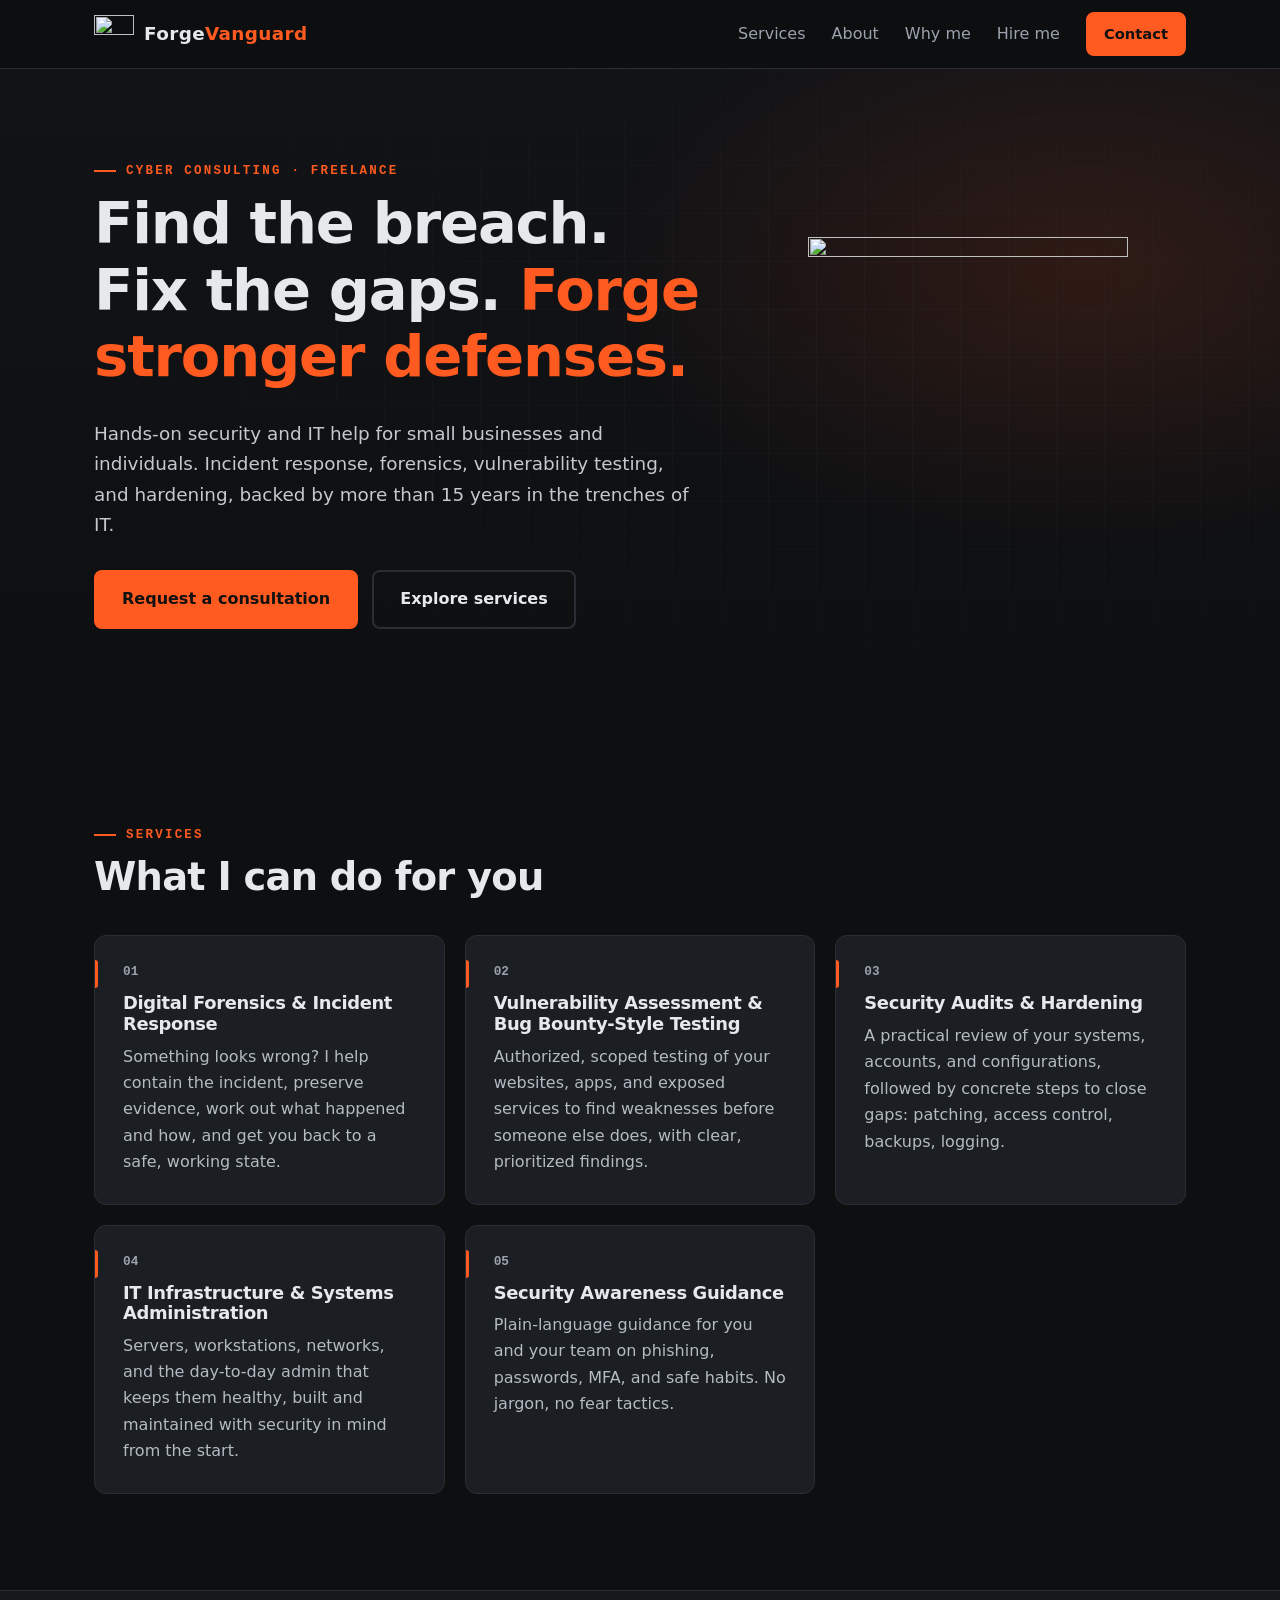
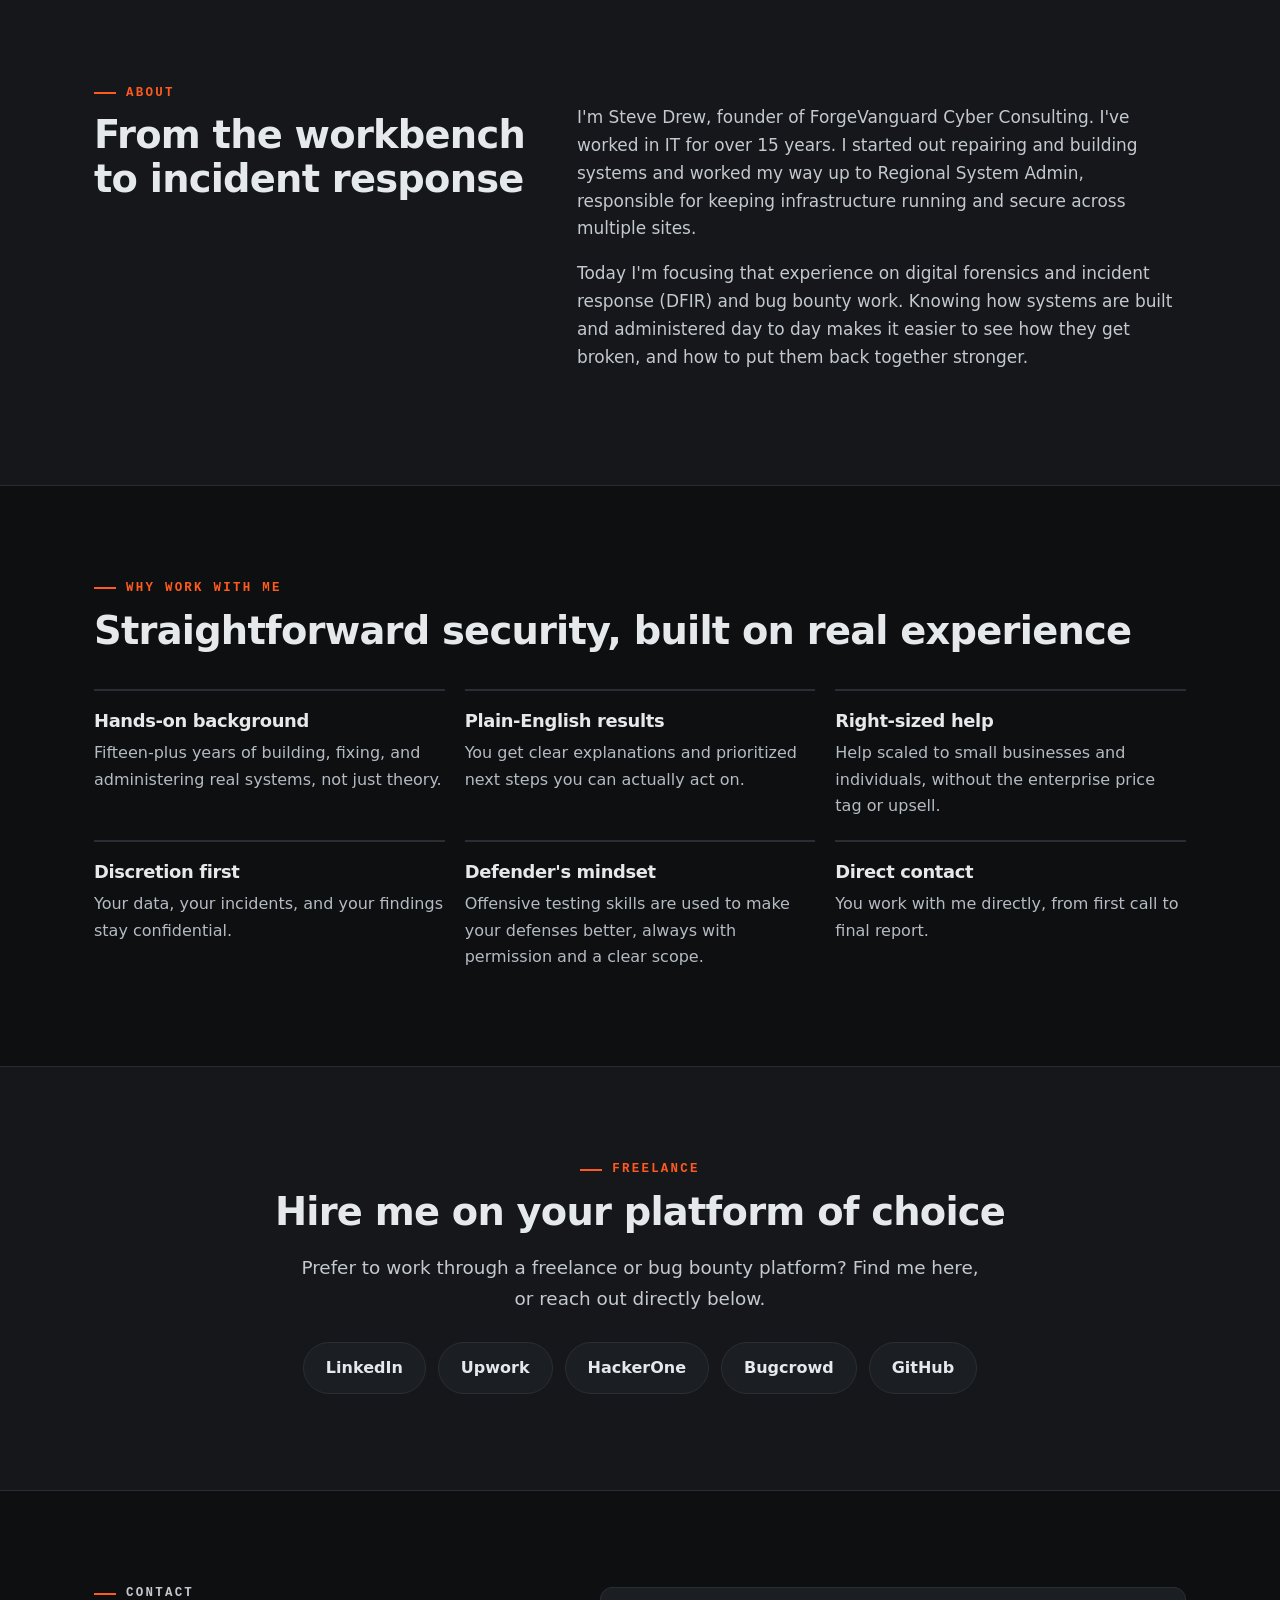
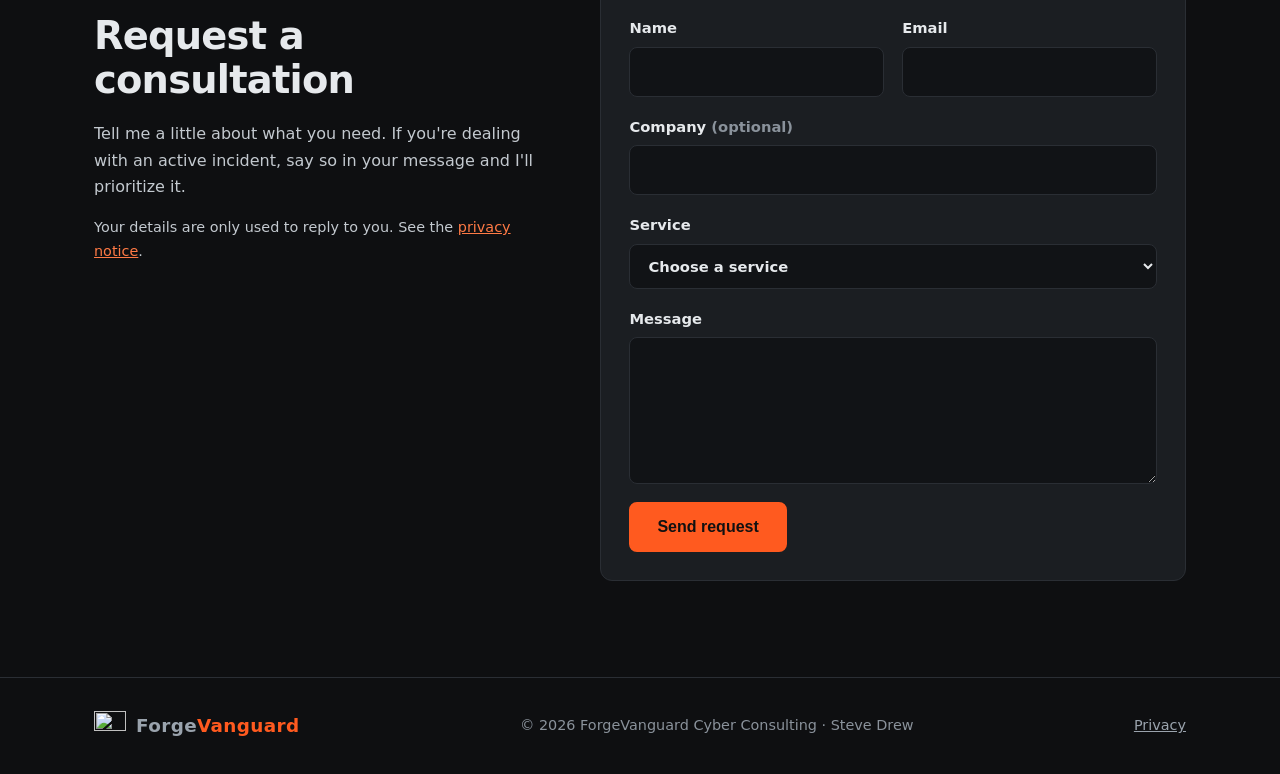
==== index.html @ 71830def "Add files via upload" ====
<!DOCTYPE html>
<html lang="en">
<head>
<meta charset="utf-8">
<meta name="viewport" content="width=device-width, initial-scale=1">
<title>ForgeVanguard Cyber Consulting | DFIR, Security Audits & IT Consulting</title>
<meta name="description" content="ForgeVanguard Cyber Consulting: digital forensics and incident response, vulnerability assessment, security audits and hardening, and IT systems administration for small businesses and individuals.">
<meta name="author" content="Steve Drew">
<meta name="theme-color" content="#121316">
<!-- TODO: replace https://example.com with the final Cloudflare Pages / custom domain URL -->
<link rel="canonical" href="https://example.com/">
<meta property="og:type" content="website">
<meta property="og:title" content="ForgeVanguard Cyber Consulting">
<meta property="og:description" content="Practical cybersecurity and IT consulting from Steve Drew: incident response, forensics, vulnerability testing, and hardening.">
<meta property="og:url" content="https://example.com/">
<meta property="og:image" content="https://example.com/assets/logo.png">
<meta name="twitter:card" content="summary">
<meta name="twitter:title" content="ForgeVanguard Cyber Consulting">
<meta name="twitter:description" content="Practical cybersecurity and IT consulting from Steve Drew.">
<meta name="twitter:image" content="https://example.com/assets/logo.png">
<link rel="icon" type="image/png" href="assets/logo.png">
<link rel="apple-touch-icon" href="assets/logo.png">
<link rel="stylesheet" href="styles.css">
</head>
<body>
<a class="skip" href="#main">Skip to content</a>
<header class="site-header">
  <div class="wrap nav">
    <a href="#top" class="brand"><img src="assets/logo.png" alt="" width="40" height="40"><span>Forge<b>Vanguard</b></span></a>
    <button class="menu-btn" aria-expanded="false" aria-controls="nav-links" aria-label="Open menu"><span></span><span></span><span></span></button>
    <nav id="nav-links" aria-label="Primary">
      <a href="#services">Services</a><a href="#about">About</a><a href="#why">Why me</a><a href="#hire">Hire me</a>
      <a href="#contact" class="btn btn-sm">Contact</a>
    </nav>
  </div>
</header>
<main id="main">
<section class="hero" id="top">
  <div class="wrap hero-grid">
    <div>
      <p class="eyebrow">Cyber consulting &middot; Freelance</p>
      <h1>Find the breach. Fix the gaps. <span class="accent">Forge stronger defenses.</span></h1>
      <p class="lead">Hands-on security and IT help for small businesses and individuals. Incident response, forensics, vulnerability testing, and hardening, backed by more than 15 years in the trenches of IT.</p>
      <div class="cta-row">
        <a href="#contact" class="btn">Request a consultation</a>
        <a href="#services" class="btn btn-ghost">Explore services</a>
      </div>
    </div>
    <div class="hero-badge" aria-hidden="true"><img src="assets/logo.png" alt="" width="320" height="320"></div>
  </div>
</section>

<section id="services" class="section">
  <div class="wrap">
    <p class="eyebrow">Services</p>
    <h2>What I can do for you</h2>
    <div class="cards">
      <article class="card"><div class="num">01</div><h3>Digital Forensics &amp; Incident Response</h3><p>Something looks wrong? I help contain the incident, preserve evidence, work out what happened and how, and get you back to a safe, working state.</p></article>
      <article class="card"><div class="num">02</div><h3>Vulnerability Assessment &amp; Bug Bounty-Style Testing</h3><p>Authorized, scoped testing of your websites, apps, and exposed services to find weaknesses before someone else does, with clear, prioritized findings.</p></article>
      <article class="card"><div class="num">03</div><h3>Security Audits &amp; Hardening</h3><p>A practical review of your systems, accounts, and configurations, followed by concrete steps to close gaps: patching, access control, backups, logging.</p></article>
      <article class="card"><div class="num">04</div><h3>IT Infrastructure &amp; Systems Administration</h3><p>Servers, workstations, networks, and the day-to-day admin that keeps them healthy, built and maintained with security in mind from the start.</p></article>
      <article class="card"><div class="num">05</div><h3>Security Awareness Guidance</h3><p>Plain-language guidance for you and your team on phishing, passwords, MFA, and safe habits. No jargon, no fear tactics.</p></article>
    </div>
  </div>
</section>

<section id="about" class="section alt">
  <div class="wrap about">
    <div>
      <p class="eyebrow">About</p>
      <h2>From the workbench to incident response</h2>
    </div>
    <div class="prose">
      <p>I'm Steve Drew, founder of ForgeVanguard Cyber Consulting. I've worked in IT for over 15 years. I started out repairing and building systems and worked my way up to Regional System Admin, responsible for keeping infrastructure running and secure across multiple sites.</p>
      <p>Today I'm focusing that experience on digital forensics and incident response (DFIR) and bug bounty work. Knowing how systems are built and administered day to day makes it easier to see how they get broken, and how to put them back together stronger.</p>
    </div>
  </div>
</section>

<section id="why" class="section">
  <div class="wrap">
    <p class="eyebrow">Why work with me</p>
    <h2>Straightforward security, built on real experience</h2>
    <ul class="why">
      <li><h3>Hands-on background</h3><p>Fifteen-plus years of building, fixing, and administering real systems, not just theory.</p></li>
      <li><h3>Plain-English results</h3><p>You get clear explanations and prioritized next steps you can actually act on.</p></li>
      <li><h3>Right-sized help</h3><p>Help scaled to small businesses and individuals, without the enterprise price tag or upsell.</p></li>
      <li><h3>Discretion first</h3><p>Your data, your incidents, and your findings stay confidential.</p></li>
      <li><h3>Defender's mindset</h3><p>Offensive testing skills are used to make your defenses better, always with permission and a clear scope.</p></li>
      <li><h3>Direct contact</h3><p>You work with me directly, from first call to final report.</p></li>
    </ul>
  </div>
</section>

<section id="hire" class="section alt">
  <div class="wrap center">
    <p class="eyebrow">Freelance</p>
    <h2>Hire me on your platform of choice</h2>
    <p class="lead narrow">Prefer to work through a freelance or bug bounty platform? Find me here, or reach out directly below.</p>
    <!-- TODO: replace each href="#" with Steve's real profile URLs (LinkedIn, Upwork, HackerOne, Bugcrowd, GitHub) -->
    <div class="platforms">
      <a href="#" class="chip" rel="noopener">LinkedIn</a>
      <a href="#" class="chip" rel="noopener">Upwork</a>
      <a href="#" class="chip" rel="noopener">HackerOne</a>
      <a href="#" class="chip" rel="noopener">Bugcrowd</a>
      <a href="#" class="chip" rel="noopener">GitHub</a>
    </div>
  </div>
</section>

<section id="contact" class="section">
  <div class="wrap contact">
    <div>
      <p class="eyebrow">Contact</p>
      <h2>Request a consultation</h2>
      <p>Tell me a little about what you need. If you're dealing with an active incident, say so in your message and I'll prioritize it.</p>
      <p class="muted small">Your details are only used to reply to you. See the <a href="privacy.html">privacy notice</a>.</p>
    </div>
    <!-- TODO: replace YOUR_FORM_ID with the real Formspree form ID -->
    <form class="form" action="https://formspree.io/f/YOUR_FORM_ID" method="POST">
      <div class="row2">
        <label>Name<input type="text" name="name" autocomplete="name" required></label>
        <label>Email<input type="email" name="email" autocomplete="email" required></label>
      </div>
      <label><span>Company <span class="muted">(optional)</span></span><input type="text" name="company" autocomplete="organization"></label>
      <label>Service
        <select name="service" required>
          <option value="" disabled selected>Choose a service</option>
          <option>Digital Forensics &amp; Incident Response</option>
          <option>Vulnerability Assessment &amp; Bug Bounty-style testing</option>
          <option>Security Audits &amp; Hardening</option>
          <option>IT Infrastructure &amp; Systems Administration</option>
          <option>Security Awareness Guidance</option>
          <option>Something else</option>
        </select>
      </label>
      <label>Message<textarea name="message" rows="5" required></textarea></label>
      <input type="text" name="_gotcha" tabindex="-1" autocomplete="off" class="hp" aria-hidden="true">
      <button type="submit" class="btn">Send request</button>
    </form>
  </div>
</section>
</main>
<footer class="site-footer">
  <div class="wrap foot">
    <a href="#top" class="brand"><img src="assets/logo.png" alt="" width="32" height="32"><span>Forge<b>Vanguard</b></span></a>
    <p>&copy; <span id="yr">2026</span> ForgeVanguard Cyber Consulting &middot; Steve Drew</p>
    <a href="privacy.html">Privacy</a>
  </div>
</footer>
<script src="main.js"></script>
</body>
</html>
---- styles.css ----
:root{--bg:#0e0f11;--bg2:#15171a;--card:#1b1e22;--line:#2a2e34;--steel:#9aa3ad;--text:#e6e9ec;--muted:#8a929b;--accent:#ff5a1f;--accent2:#ff7a45;--r:12px}
*{box-sizing:border-box}html{scroll-behavior:smooth;scroll-padding-top:80px}
body{margin:0;background:var(--bg);color:var(--text);font:16px/1.65 system-ui,-apple-system,"Segoe UI",Roboto,Inter,sans-serif;-webkit-font-smoothing:antialiased}
img{max-width:100%;height:auto}a{color:var(--accent2)}
:focus-visible{outline:2px solid var(--accent);outline-offset:3px;border-radius:4px}
.skip{position:absolute;left:-999px;top:8px;background:var(--accent);color:#000;padding:8px 14px;z-index:100}.skip:focus{left:8px}
.wrap{max-width:1140px;margin:0 auto;padding:0 24px}
h1,h2,h3{line-height:1.15;letter-spacing:-.02em;margin:0 0 .5em}
h1{font-size:clamp(2.2rem,5vw,3.6rem);font-weight:800}h2{font-size:clamp(1.7rem,3.2vw,2.4rem);font-weight:750}h3{font-size:1.12rem}
.accent{color:var(--accent)}.muted{color:var(--muted)}.small{font-size:.9rem}
.eyebrow{font:600 .78rem/1 ui-monospace,SFMono-Regular,Menlo,monospace;text-transform:uppercase;letter-spacing:.18em;color:var(--accent);margin:0 0 14px;display:flex;align-items:center;gap:10px}
.eyebrow::before{content:"";width:22px;height:2px;background:var(--accent)}
.center .eyebrow{justify-content:center}
.lead{font-size:1.15rem;color:#c3c9cf;max-width:38em}.narrow{margin:0 auto 28px}
.btn{display:inline-block;background:var(--accent);color:#111;font-weight:700;text-decoration:none;padding:14px 26px;border-radius:8px;border:2px solid var(--accent);cursor:pointer;font-size:1rem;transition:.2s}
.btn:hover{background:var(--accent2);border-color:var(--accent2);transform:translateY(-1px)}
.btn-ghost{background:transparent;color:var(--text);border-color:var(--line)}.btn-ghost:hover{background:var(--card);border-color:var(--steel)}
.btn-sm{padding:8px 16px;font-size:.92rem}
.site-header{position:sticky;top:0;z-index:50;background:rgba(14,15,17,.85);backdrop-filter:blur(10px);border-bottom:1px solid var(--line)}
.nav{display:flex;align-items:center;justify-content:space-between;height:68px}
.brand{display:flex;align-items:center;gap:10px;color:var(--text);text-decoration:none;font-weight:600;font-size:1.15rem;letter-spacing:.02em}.brand b{color:var(--accent)}
nav{display:flex;align-items:center;gap:26px}nav a:not(.btn){color:var(--steel);text-decoration:none;font-weight:500}nav a:not(.btn):hover{color:var(--text)}
.menu-btn{display:none;background:none;border:1px solid var(--line);border-radius:8px;padding:10px;cursor:pointer}
.menu-btn span{display:block;width:20px;height:2px;background:var(--text);margin:4px 0}
.hero{position:relative;overflow:hidden;padding:96px 0 104px;background:radial-gradient(700px 400px at 85% 30%,rgba(255,90,31,.13),transparent 70%),linear-gradient(180deg,#121316,var(--bg))}
.hero::before{content:"";position:absolute;inset:0;background-image:linear-gradient(var(--line) 1px,transparent 1px),linear-gradient(90deg,var(--line) 1px,transparent 1px);background-size:48px 48px;opacity:.25;mask-image:radial-gradient(ellipse at 70% 40%,#000 10%,transparent 70%);pointer-events:none}
.hero-grid{position:relative;display:grid;grid-template-columns:1.4fr 1fr;gap:48px;align-items:center}
.cta-row{display:flex;flex-wrap:wrap;gap:14px;margin-top:30px}
.hero-badge{display:flex;justify-content:center}.hero-badge img{width:min(320px,100%);filter:drop-shadow(0 20px 50px rgba(255,90,31,.18))}
.section{padding:96px 0}.alt{background:var(--bg2);border-block:1px solid var(--line)}
.cards{display:grid;grid-template-columns:repeat(auto-fit,minmax(300px,1fr));gap:20px;margin-top:36px}
.card{background:var(--card);border:1px solid var(--line);border-radius:var(--r);padding:28px;position:relative;transition:.2s}
.card::after{content:"";position:absolute;left:0;top:24px;width:3px;height:28px;background:var(--accent);border-radius:0 3px 3px 0}
.card:hover{border-color:#3a3f46;transform:translateY(-2px)}
.card p,.why p{color:#b4bbc2;margin:0}.num{font:600 .8rem ui-monospace,monospace;color:var(--steel);margin-bottom:14px}
.about{display:grid;grid-template-columns:1fr 1.4fr;gap:48px}.prose p{color:#c3c9cf;font-size:1.06rem}
.why{list-style:none;padding:0;margin:36px 0 0;display:grid;grid-template-columns:repeat(3,1fr);gap:20px}
.why li{border-top:2px solid var(--line);padding-top:20px}.why li:hover{border-color:var(--accent)}
.center{text-align:center}.platforms{display:flex;flex-wrap:wrap;justify-content:center;gap:12px}
.chip{color:var(--text);text-decoration:none;border:1px solid var(--line);background:var(--card);padding:12px 22px;border-radius:999px;font-weight:600;transition:.2s}.chip:hover{border-color:var(--accent);color:var(--accent)}
.contact{display:grid;grid-template-columns:1fr 1.3fr;gap:56px;align-items:start}.contact>div p{color:#c3c9cf}
.form{background:var(--card);border:1px solid var(--line);border-radius:var(--r);padding:28px;display:grid;gap:18px}
.row2{display:grid;grid-template-columns:1fr 1fr;gap:18px}
label{display:grid;gap:6px;font-weight:600;font-size:.92rem}
input,select,textarea{font:inherit;color:var(--text);background:#111316;border:1px solid var(--line);border-radius:8px;padding:12px 14px;width:100%}
input:focus,select:focus,textarea:focus{outline:none;border-color:var(--accent);box-shadow:0 0 0 3px rgba(255,90,31,.2)}
.hp{position:absolute;left:-9999px}.form .btn{justify-self:start}
.site-footer{border-top:1px solid var(--line);padding:32px 0;color:var(--muted);font-size:.9rem}
.foot{display:flex;align-items:center;justify-content:space-between;gap:16px;flex-wrap:wrap}.foot p{margin:0}.foot a{color:var(--steel)}
.narrow-page{max-width:760px}.narrow-page h2{margin-top:1.6em;font-size:1.4rem}
@media (max-width:900px){.hero-grid,.about,.contact{grid-template-columns:1fr}.hero-badge{display:none}.why{grid-template-columns:1fr 1fr}}
@media (max-width:760px){.menu-btn{display:block}
nav{display:none;position:absolute;top:68px;left:0;right:0;flex-direction:column;align-items:stretch;gap:0;background:#121316;border-bottom:1px solid var(--line);padding:8px 24px 20px}
nav.open{display:flex}nav a:not(.btn){padding:12px 0;border-bottom:1px solid var(--line)}nav .btn{margin-top:14px;text-align:center}
.section{padding:68px 0}.hero{padding:64px 0 72px}.why,.row2{grid-template-columns:1fr}.cards{grid-template-columns:1fr}.foot{flex-direction:column;text-align:center}}
@media (prefers-reduced-motion:reduce){*{transition:none!important;scroll-behavior:auto!important}}
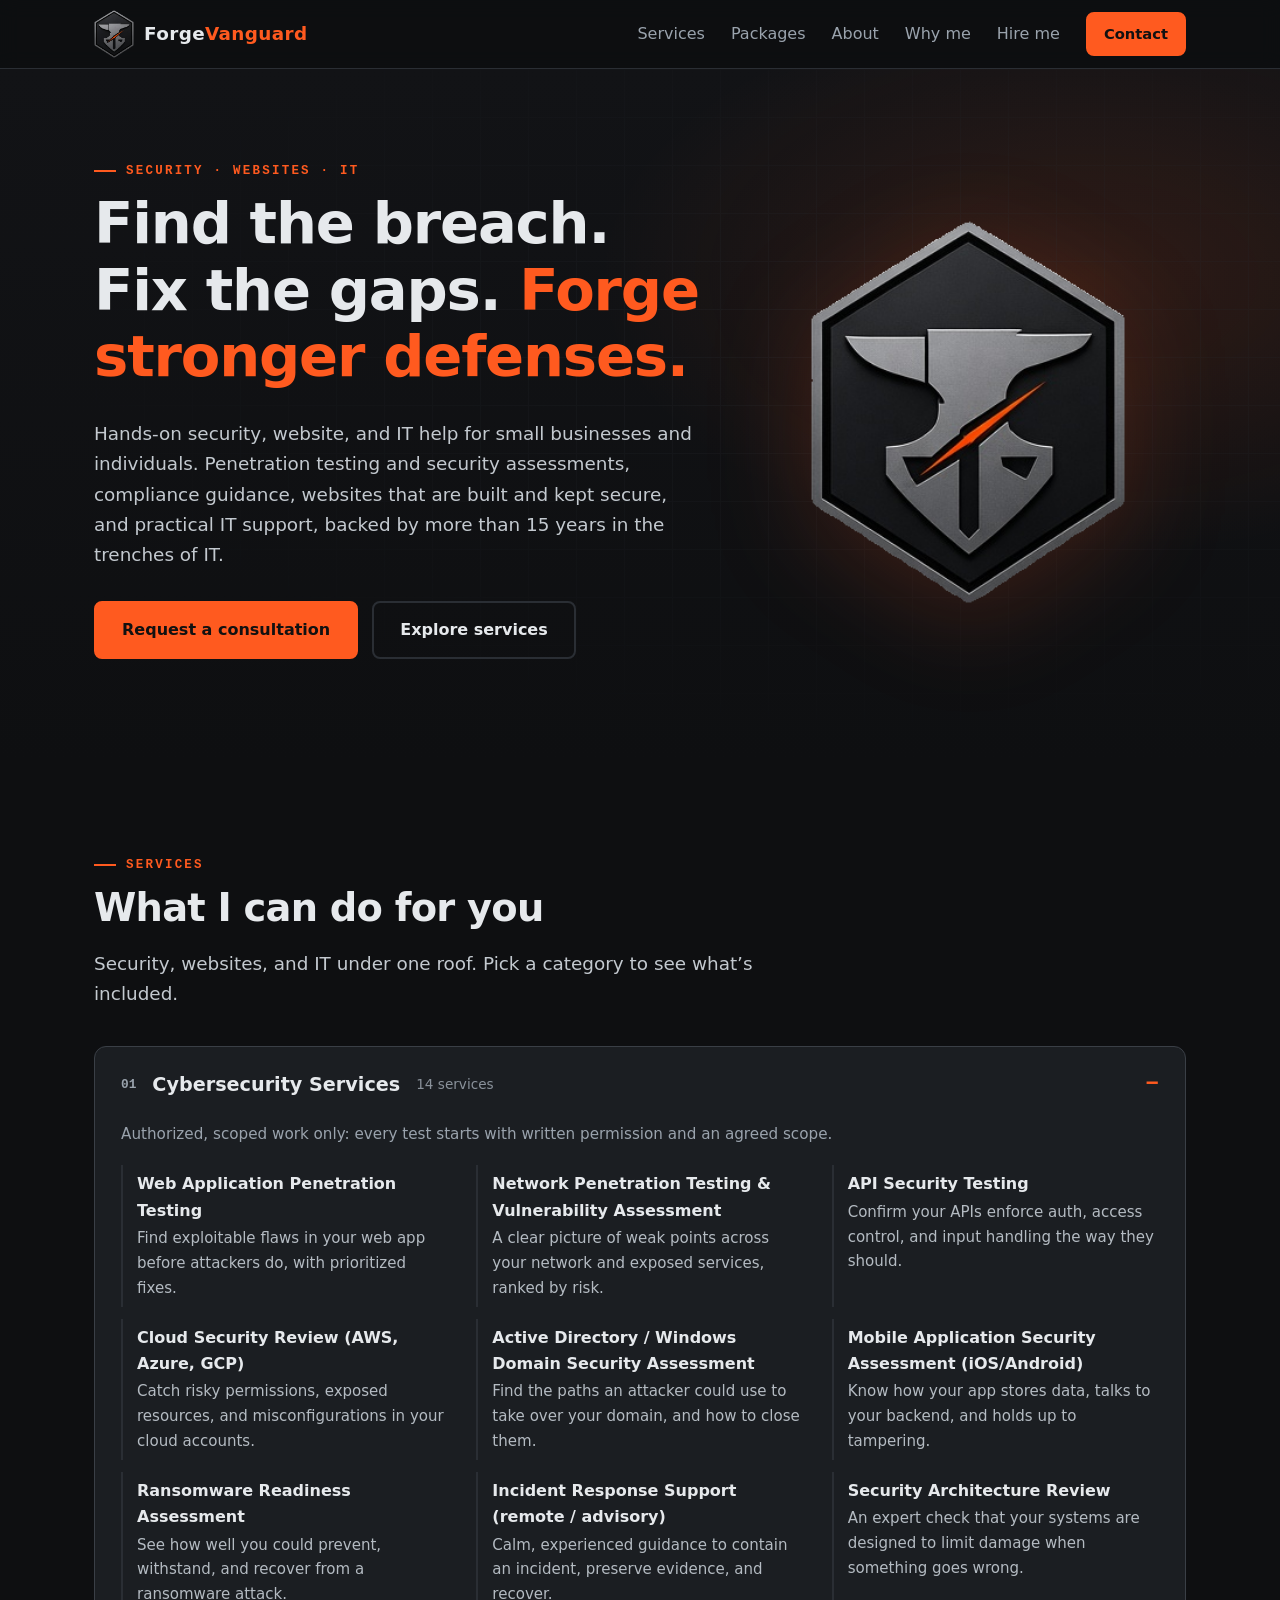
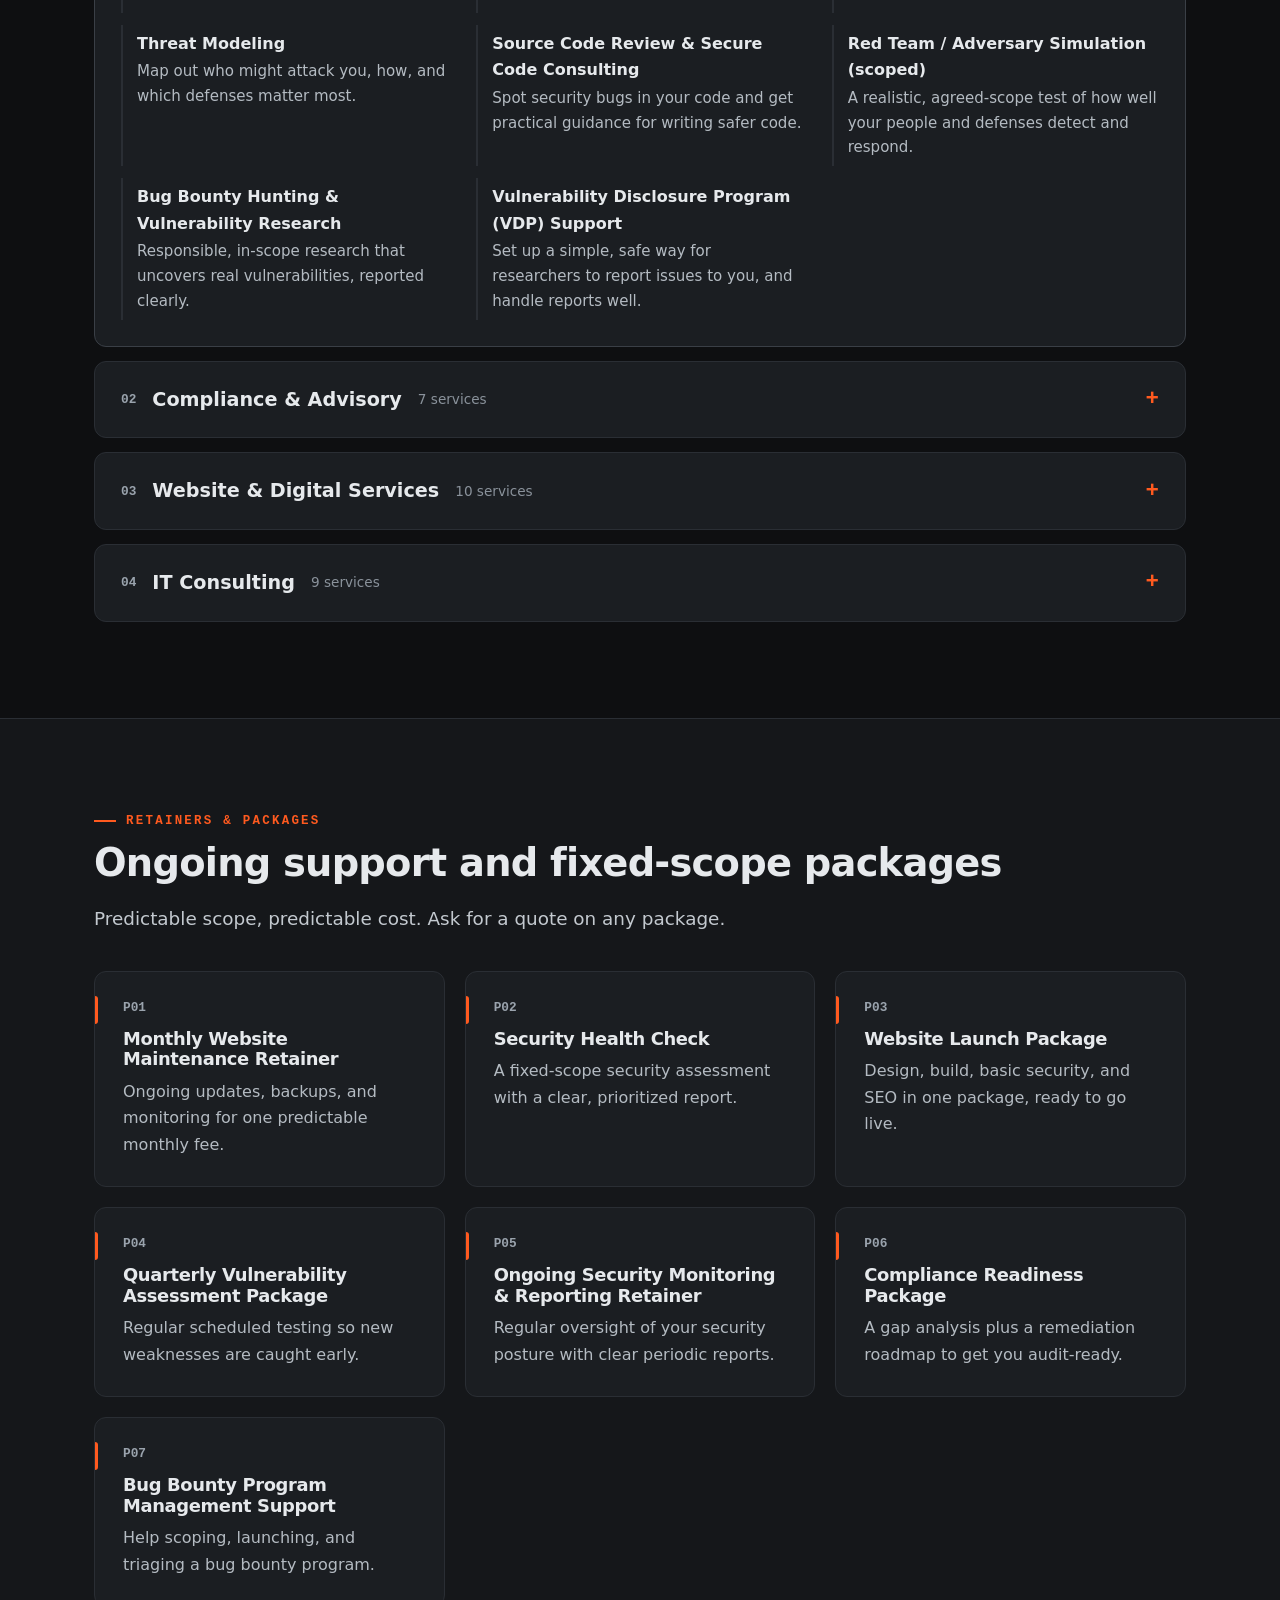
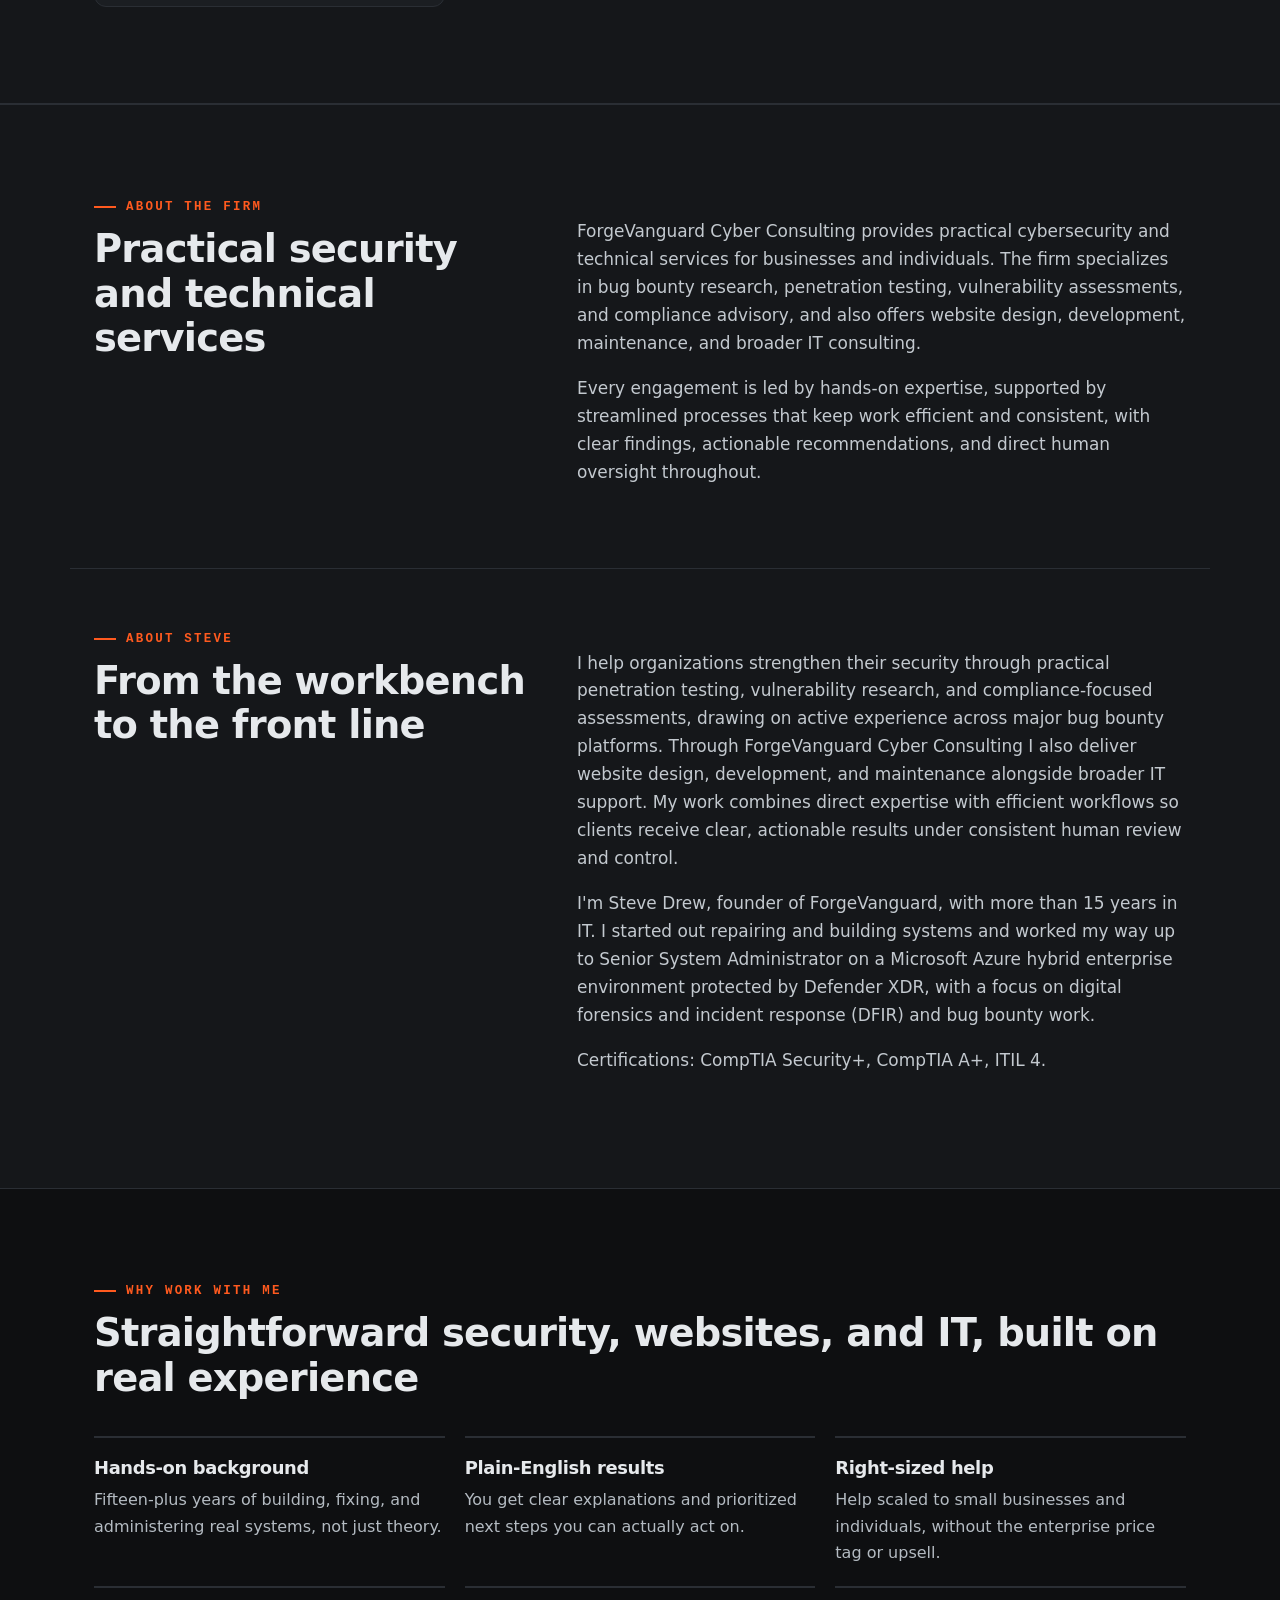
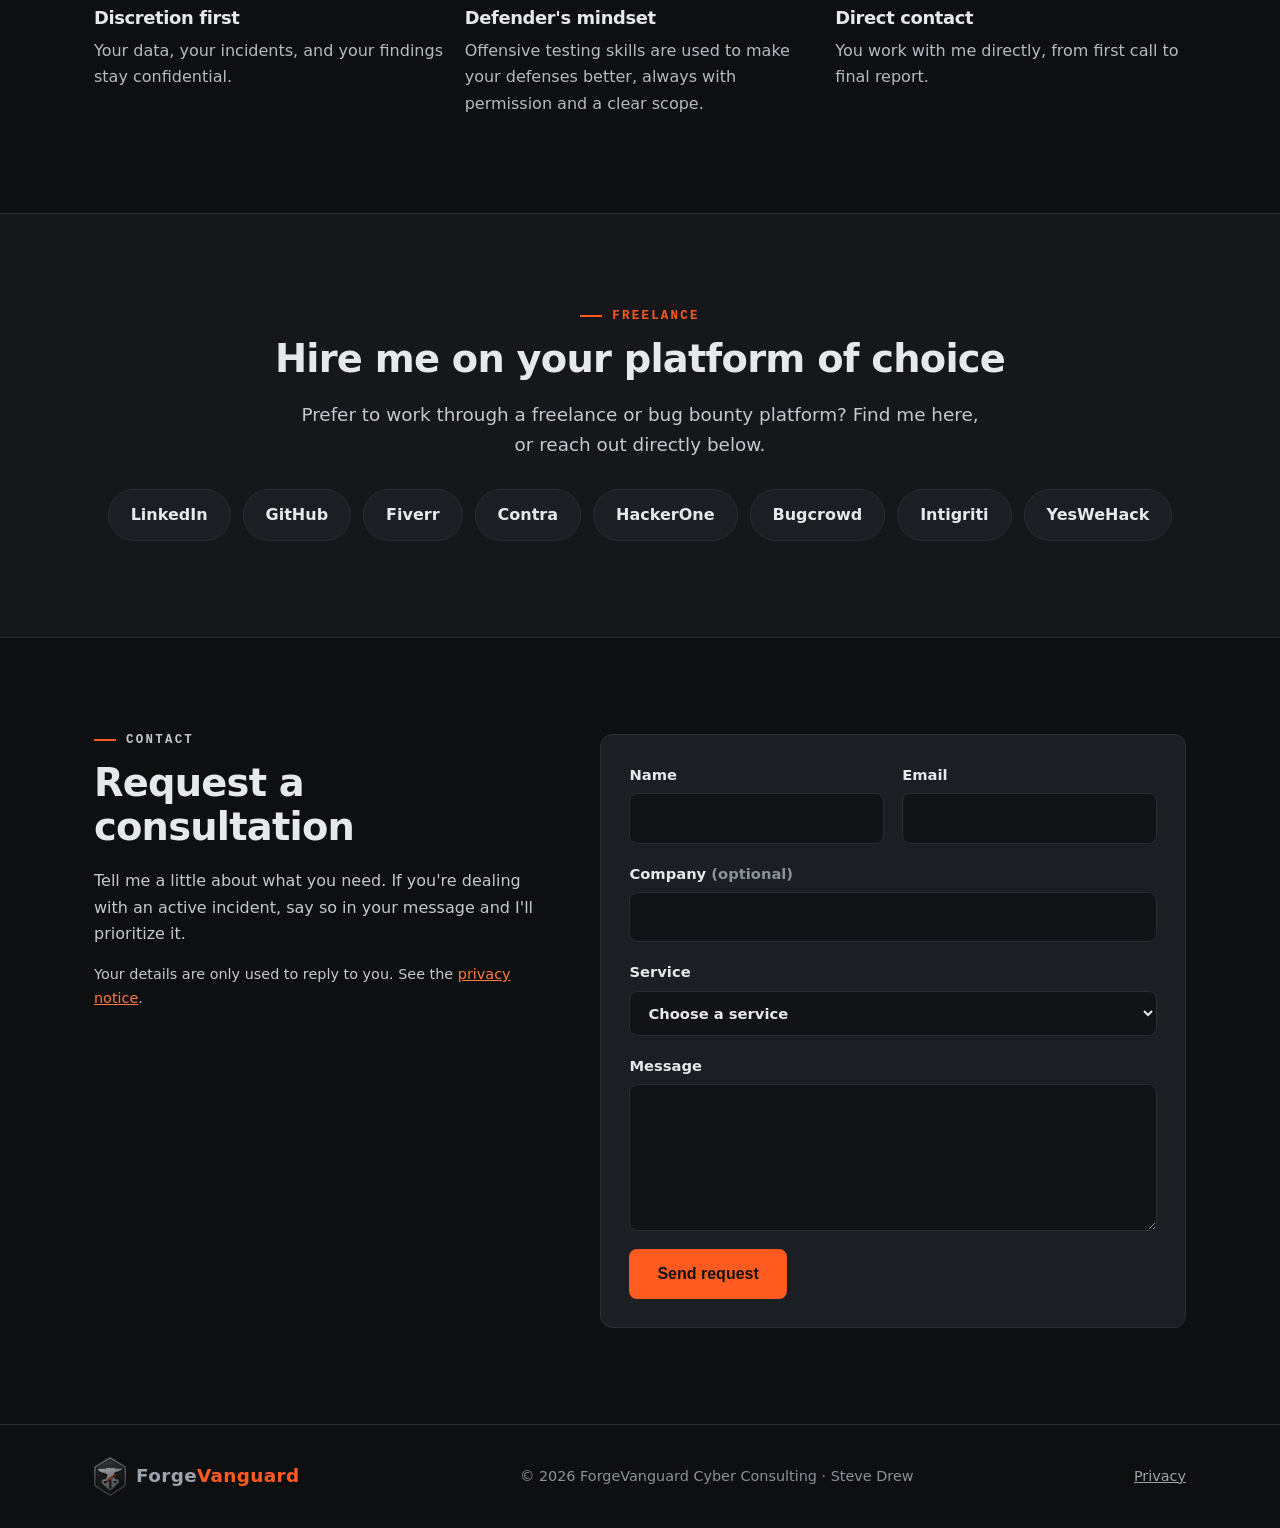
==== commit 5131afff: "Sync site with live version and add README" ====
--- a/index.html
+++ b/index.html
@@ -3,21 +3,20 @@
 <head>
 <meta charset="utf-8">
 <meta name="viewport" content="width=device-width, initial-scale=1">
-<title>ForgeVanguard Cyber Consulting | DFIR, Security Audits & IT Consulting</title>
-<meta name="description" content="ForgeVanguard Cyber Consulting: digital forensics and incident response, vulnerability assessment, security audits and hardening, and IT systems administration for small businesses and individuals.">
+<title>ForgeVanguard Cyber Consulting | Penetration Testing, Security, Websites & IT Consulting</title>
+<meta name="description" content="ForgeVanguard Cyber Consulting: penetration testing, security assessments, compliance advisory, website design and maintenance, and IT consulting for small businesses and individuals.">
 <meta name="author" content="Steve Drew">
 <meta name="theme-color" content="#121316">
-<!-- TODO: replace https://example.com with the final Cloudflare Pages / custom domain URL -->
-<link rel="canonical" href="https://example.com/">
+<link rel="canonical" href="https://forgevanguard.pages.dev/">
 <meta property="og:type" content="website">
 <meta property="og:title" content="ForgeVanguard Cyber Consulting">
-<meta property="og:description" content="Practical cybersecurity and IT consulting from Steve Drew: incident response, forensics, vulnerability testing, and hardening.">
-<meta property="og:url" content="https://example.com/">
-<meta property="og:image" content="https://example.com/assets/logo.png">
+<meta property="og:description" content="Security, websites, and IT from Steve Drew: penetration testing, security assessments, compliance help, website builds and care plans, and hands-on IT consulting.">
+<meta property="og:url" content="https://forgevanguard.pages.dev/">
+<meta property="og:image" content="https://forgevanguard.pages.dev/assets/logo.png">
 <meta name="twitter:card" content="summary">
 <meta name="twitter:title" content="ForgeVanguard Cyber Consulting">
-<meta name="twitter:description" content="Practical cybersecurity and IT consulting from Steve Drew.">
-<meta name="twitter:image" content="https://example.com/assets/logo.png">
+<meta name="twitter:description" content="Security, website, and IT consulting from Steve Drew.">
+<meta name="twitter:image" content="https://forgevanguard.pages.dev/assets/logo.png">
 <link rel="icon" type="image/png" href="assets/logo.png">
 <link rel="apple-touch-icon" href="assets/logo.png">
 <link rel="stylesheet" href="styles.css">
@@ -29,7 +28,7 @@
     <a href="#top" class="brand"><img src="assets/logo.png" alt="" width="40" height="40"><span>Forge<b>Vanguard</b></span></a>
     <button class="menu-btn" aria-expanded="false" aria-controls="nav-links" aria-label="Open menu"><span></span><span></span><span></span></button>
     <nav id="nav-links" aria-label="Primary">
-      <a href="#services">Services</a><a href="#about">About</a><a href="#why">Why me</a><a href="#hire">Hire me</a>
+      <a href="#services">Services</a><a href="#packages">Packages</a><a href="#about">About</a><a href="#why">Why me</a><a href="#hire">Hire me</a>
       <a href="#contact" class="btn btn-sm">Contact</a>
     </nav>
   </div>
@@ -38,9 +37,9 @@
 <section class="hero" id="top">
   <div class="wrap hero-grid">
     <div>
-      <p class="eyebrow">Cyber consulting &middot; Freelance</p>
+      <p class="eyebrow">Security &middot; Websites &middot; IT</p>
       <h1>Find the breach. Fix the gaps. <span class="accent">Forge stronger defenses.</span></h1>
-      <p class="lead">Hands-on security and IT help for small businesses and individuals. Incident response, forensics, vulnerability testing, and hardening, backed by more than 15 years in the trenches of IT.</p>
+      <p class="lead">Hands-on security, website, and IT help for small businesses and individuals. Penetration testing and security assessments, compliance guidance, websites that are built and kept secure, and practical IT support, backed by more than 15 years in the trenches of IT.</p>
       <div class="cta-row">
         <a href="#contact" class="btn">Request a consultation</a>
         <a href="#services" class="btn btn-ghost">Explore services</a>
@@ -54,12 +53,89 @@
   <div class="wrap">
     <p class="eyebrow">Services</p>
     <h2>What I can do for you</h2>
+    <p class="lead">Security, websites, and IT under one roof. Pick a category to see what&rsquo;s included.</p>
+    <div class="svc-groups">
+      <details class="svc" open id="svc-sec">
+        <summary><span class="num">01</span><span class="svc-title">Cybersecurity Services</span><span class="svc-count">14 services</span></summary>
+        <p class="svc-intro">Authorized, scoped work only: every test starts with written permission and an agreed scope.</p>
+        <ul class="svc-list">
+          <li><h4>Web Application Penetration Testing</h4><p>Find exploitable flaws in your web app before attackers do, with prioritized fixes.</p></li>
+          <li><h4>Network Penetration Testing &amp; Vulnerability Assessment</h4><p>A clear picture of weak points across your network and exposed services, ranked by risk.</p></li>
+          <li><h4>API Security Testing</h4><p>Confirm your APIs enforce auth, access control, and input handling the way they should.</p></li>
+          <li><h4>Cloud Security Review (AWS, Azure, GCP)</h4><p>Catch risky permissions, exposed resources, and misconfigurations in your cloud accounts.</p></li>
+          <li><h4>Active Directory / Windows Domain Security Assessment</h4><p>Find the paths an attacker could use to take over your domain, and how to close them.</p></li>
+          <li><h4>Mobile Application Security Assessment (iOS/Android)</h4><p>Know how your app stores data, talks to your backend, and holds up to tampering.</p></li>
+          <li><h4>Ransomware Readiness Assessment</h4><p>See how well you could prevent, withstand, and recover from a ransomware attack.</p></li>
+          <li><h4>Incident Response Support (remote / advisory)</h4><p>Calm, experienced guidance to contain an incident, preserve evidence, and recover.</p></li>
+          <li><h4>Security Architecture Review</h4><p>An expert check that your systems are designed to limit damage when something goes wrong.</p></li>
+          <li><h4>Threat Modeling</h4><p>Map out who might attack you, how, and which defenses matter most.</p></li>
+          <li><h4>Source Code Review &amp; Secure Code Consulting</h4><p>Spot security bugs in your code and get practical guidance for writing safer code.</p></li>
+          <li><h4>Red Team / Adversary Simulation (scoped)</h4><p>A realistic, agreed-scope test of how well your people and defenses detect and respond.</p></li>
+          <li><h4>Bug Bounty Hunting &amp; Vulnerability Research</h4><p>Responsible, in-scope research that uncovers real vulnerabilities, reported clearly.</p></li>
+          <li><h4>Vulnerability Disclosure Program (VDP) Support</h4><p>Set up a simple, safe way for researchers to report issues to you, and handle reports well.</p></li>
+        </ul>
+      </details>
+      <details class="svc" id="svc-comp">
+        <summary><span class="num">02</span><span class="svc-title">Compliance &amp; Advisory</span><span class="svc-count">7 services</span></summary>
+        <p class="svc-intro">Practical guidance that turns frameworks and risk into a plan you can follow.</p>
+        <ul class="svc-list">
+          <li><h4>Cybersecurity Risk Assessment</h4><p>Understand your biggest security risks and where to spend first.</p></li>
+          <li><h4>Compliance Gap Analysis (NIST CSF, ISO 27001, SOC 2, PCI DSS, GDPR, etc.)</h4><p>See exactly where you stand against a framework and what is left to do.</p></li>
+          <li><h4>Virtual CISO (vCISO) Advisory</h4><p>Senior security leadership on call, without a full-time hire.</p></li>
+          <li><h4>Cybersecurity Strategy &amp; Roadmap Consulting</h4><p>A realistic, prioritized security roadmap that fits your budget and goals.</p></li>
+          <li><h4>Policy &amp; Procedure Development</h4><p>Clear, usable security policies your team can actually follow.</p></li>
+          <li><h4>Vendor / Third-Party Security Reviews</h4><p>Know whether the vendors you rely on handle your data safely.</p></li>
+          <li><h4>Security Awareness Training (content or delivery)</h4><p>Plain-language training that helps your team spot phishing and build safe habits.</p></li>
+        </ul>
+      </details>
+      <details class="svc" id="svc-web">
+        <summary><span class="num">03</span><span class="svc-title">Website &amp; Digital Services</span><span class="svc-count">10 services</span></summary>
+        <p class="svc-intro">Fast, secure websites that look sharp and stay that way.</p>
+        <ul class="svc-list">
+          <li><h4>Custom Website Design &amp; Build</h4><p>A professional landing page, business site, or portfolio built to fit your brand.</p></li>
+          <li><h4>Website Maintenance &amp; Care Plans</h4><p>Updates, backups, and monitoring handled, so your site stays healthy and online.</p></li>
+          <li><h4>Website Redesign &amp; Modernization</h4><p>Refresh an outdated site into a modern, mobile-friendly one.</p></li>
+          <li><h4>WordPress / Webflow / Framer Development &amp; Setup</h4><p>Your site set up properly on the platform that suits you, ready to manage yourself.</p></li>
+          <li><h4>E-commerce Site Setup &amp; Optimization (Shopify, etc.)</h4><p>A store that is easy to shop, easy to run, and set up to sell.</p></li>
+          <li><h4>Security Hardening for Websites</h4><p>Security headers, WAF basics, and patching to keep your site from being an easy target.</p></li>
+          <li><h4>Performance Optimization &amp; Core Web Vitals</h4><p>A faster site that keeps visitors around and scores well with search engines.</p></li>
+          <li><h4>SEO Setup &amp; Ongoing SEO Management</h4><p>Solid technical SEO and ongoing tuning so customers can find you.</p></li>
+          <li><h4>Landing Page Creation for Campaigns or Product Launches</h4><p>Focused pages built to convert visitors for a launch or campaign.</p></li>
+          <li><h4>Website Migration (platform or host changes)</h4><p>Move to a new platform or host without losing content, rankings, or uptime.</p></li>
+        </ul>
+      </details>
+      <details class="svc" id="svc-it">
+        <summary><span class="num">04</span><span class="svc-title">IT Consulting</span><span class="svc-count">9 services</span></summary>
+        <p class="svc-intro">Enterprise-grade know-how, sized for small businesses.</p>
+        <ul class="svc-list">
+          <li><h4>IT Consulting &amp; Advisory for Small Businesses</h4><p>Straight answers on what tech you need, what you don't, and how to set it up right.</p></li>
+          <li><h4>Remote IT Support &amp; Troubleshooting</h4><p>Get problems diagnosed and fixed quickly, without waiting for an on-site visit.</p></li>
+          <li><h4>System Administration (Linux, Windows Server)</h4><p>Servers configured, patched, and maintained so they run reliably and securely.</p></li>
+          <li><h4>Cloud Infrastructure Setup &amp; Management</h4><p>Cloud environments set up cleanly and kept secure, organized, and cost-aware.</p></li>
+          <li><h4>Backup &amp; Disaster Recovery Planning</h4><p>A tested plan to get your data and systems back when something fails.</p></li>
+          <li><h4>Network Configuration &amp; Hardening</h4><p>A network that is reliable, segmented sensibly, and locked down.</p></li>
+          <li><h4>Email Security &amp; Domain Configuration (SPF, DKIM, DMARC)</h4><p>Stop spoofing of your domain and get your emails delivered to the inbox.</p></li>
+          <li><h4>Workflow Setup (n8n, Zapier, Make, custom integrations)</h4><p>I build workflows that connect your apps and cut repetitive manual tasks for your team.</p></li>
+          <li><h4>Documentation &amp; Technical Writing</h4><p>Clear runbooks, SOPs, and reports your team can rely on.</p></li>
+        </ul>
+      </details>
+    </div>
+  </div>
+</section>
+
+<section id="packages" class="section alt">
+  <div class="wrap">
+    <p class="eyebrow">Retainers &amp; Packages</p>
+    <h2>Ongoing support and fixed-scope packages</h2>
+    <p class="lead">Predictable scope, predictable cost. Ask for a quote on any package.</p>
     <div class="cards">
-      <article class="card"><div class="num">01</div><h3>Digital Forensics &amp; Incident Response</h3><p>Something looks wrong? I help contain the incident, preserve evidence, work out what happened and how, and get you back to a safe, working state.</p></article>
-      <article class="card"><div class="num">02</div><h3>Vulnerability Assessment &amp; Bug Bounty-Style Testing</h3><p>Authorized, scoped testing of your websites, apps, and exposed services to find weaknesses before someone else does, with clear, prioritized findings.</p></article>
-      <article class="card"><div class="num">03</div><h3>Security Audits &amp; Hardening</h3><p>A practical review of your systems, accounts, and configurations, followed by concrete steps to close gaps: patching, access control, backups, logging.</p></article>
-      <article class="card"><div class="num">04</div><h3>IT Infrastructure &amp; Systems Administration</h3><p>Servers, workstations, networks, and the day-to-day admin that keeps them healthy, built and maintained with security in mind from the start.</p></article>
-      <article class="card"><div class="num">05</div><h3>Security Awareness Guidance</h3><p>Plain-language guidance for you and your team on phishing, passwords, MFA, and safe habits. No jargon, no fear tactics.</p></article>
+      <article class="card"><div class="num">P01</div><h3>Monthly Website Maintenance Retainer</h3><p>Ongoing updates, backups, and monitoring for one predictable monthly fee.</p></article>
+      <article class="card"><div class="num">P02</div><h3>Security Health Check</h3><p>A fixed-scope security assessment with a clear, prioritized report.</p></article>
+      <article class="card"><div class="num">P03</div><h3>Website Launch Package</h3><p>Design, build, basic security, and SEO in one package, ready to go live.</p></article>
+      <article class="card"><div class="num">P04</div><h3>Quarterly Vulnerability Assessment Package</h3><p>Regular scheduled testing so new weaknesses are caught early.</p></article>
+      <article class="card"><div class="num">P05</div><h3>Ongoing Security Monitoring &amp; Reporting Retainer</h3><p>Regular oversight of your security posture with clear periodic reports.</p></article>
+      <article class="card"><div class="num">P06</div><h3>Compliance Readiness Package</h3><p>A gap analysis plus a remediation roadmap to get you audit-ready.</p></article>
+      <article class="card"><div class="num">P07</div><h3>Bug Bounty Program Management Support</h3><p>Help scoping, launching, and triaging a bug bounty program.</p></article>
     </div>
   </div>
 </section>
@@ -67,12 +143,23 @@
 <section id="about" class="section alt">
   <div class="wrap about">
     <div>
-      <p class="eyebrow">About</p>
-      <h2>From the workbench to incident response</h2>
+      <p class="eyebrow">About the firm</p>
+      <h2>Practical security and technical services</h2>
     </div>
     <div class="prose">
-      <p>I'm Steve Drew, founder of ForgeVanguard Cyber Consulting. I've worked in IT for over 15 years. I started out repairing and building systems and worked my way up to Regional System Admin, responsible for keeping infrastructure running and secure across multiple sites.</p>
-      <p>Today I'm focusing that experience on digital forensics and incident response (DFIR) and bug bounty work. Knowing how systems are built and administered day to day makes it easier to see how they get broken, and how to put them back together stronger.</p>
+      <p>ForgeVanguard Cyber Consulting provides practical cybersecurity and technical services for businesses and individuals. The firm specializes in bug bounty research, penetration testing, vulnerability assessments, and compliance advisory, and also offers website design, development, maintenance, and broader IT consulting.</p>
+      <p>Every engagement is led by hands-on expertise, supported by streamlined processes that keep work efficient and consistent, with clear findings, actionable recommendations, and direct human oversight throughout.</p>
+    </div>
+  </div>
+  <div class="wrap about founder">
+    <div>
+      <p class="eyebrow">About Steve</p>
+      <h2>From the workbench to the front line</h2>
+    </div>
+    <div class="prose">
+      <p>I help organizations strengthen their security through practical penetration testing, vulnerability research, and compliance-focused assessments, drawing on active experience across major bug bounty platforms. Through ForgeVanguard Cyber Consulting I also deliver website design, development, and maintenance alongside broader IT support. My work combines direct expertise with efficient workflows so clients receive clear, actionable results under consistent human review and control.</p>
+      <p>I'm Steve Drew, founder of ForgeVanguard, with more than 15 years in IT. I started out repairing and building systems and worked my way up to Senior System Administrator on a Microsoft Azure hybrid enterprise environment protected by Defender XDR, with a focus on digital forensics and incident response (DFIR) and bug bounty work.</p>
+      <p class="muted">Certifications: CompTIA Security+, CompTIA A+, ITIL 4.</p>
     </div>
   </div>
 </section>
@@ -80,7 +167,7 @@
 <section id="why" class="section">
   <div class="wrap">
     <p class="eyebrow">Why work with me</p>
-    <h2>Straightforward security, built on real experience</h2>
+    <h2>Straightforward security, websites, and IT, built on real experience</h2>
     <ul class="why">
       <li><h3>Hands-on background</h3><p>Fifteen-plus years of building, fixing, and administering real systems, not just theory.</p></li>
       <li><h3>Plain-English results</h3><p>You get clear explanations and prioritized next steps you can actually act on.</p></li>
@@ -97,13 +184,15 @@
     <p class="eyebrow">Freelance</p>
     <h2>Hire me on your platform of choice</h2>
     <p class="lead narrow">Prefer to work through a freelance or bug bounty platform? Find me here, or reach out directly below.</p>
-    <!-- TODO: replace each href="#" with Steve's real profile URLs (LinkedIn, Upwork, HackerOne, Bugcrowd, GitHub) -->
     <div class="platforms">
-      <a href="#" class="chip" rel="noopener">LinkedIn</a>
-      <a href="#" class="chip" rel="noopener">Upwork</a>
-      <a href="#" class="chip" rel="noopener">HackerOne</a>
-      <a href="#" class="chip" rel="noopener">Bugcrowd</a>
-      <a href="#" class="chip" rel="noopener">GitHub</a>
+      <a href="https://www.linkedin.com/in/steved652" class="chip" target="_blank" rel="noopener">LinkedIn</a>
+      <a href="https://github.com/ForgeVanguard" class="chip" target="_blank" rel="noopener">GitHub</a>
+      <a href="https://www.fiverr.com/forgevanguard" class="chip" target="_blank" rel="noopener">Fiverr</a>
+      <a href="https://contra.com/steven_drew_j7g03m1h" class="chip" target="_blank" rel="noopener">Contra</a>
+      <a href="https://hackerone.com/forgevanguard" class="chip" target="_blank" rel="noopener">HackerOne</a>
+      <a href="https://bugcrowd.com/h/ForgeVanguard" class="chip" target="_blank" rel="noopener">Bugcrowd</a>
+      <a href="https://app.intigriti.com/researcher/profile/forgevanguard" class="chip" target="_blank" rel="noopener">Intigriti</a>
+      <a href="https://yeswehack.com/hunters/forgevanguard" class="chip" target="_blank" rel="noopener">YesWeHack</a>
     </div>
   </div>
 </section>
@@ -116,8 +205,11 @@
       <p>Tell me a little about what you need. If you're dealing with an active incident, say so in your message and I'll prioritize it.</p>
       <p class="muted small">Your details are only used to reply to you. See the <a href="privacy.html">privacy notice</a>.</p>
     </div>
-    <!-- TODO: replace YOUR_FORM_ID with the real Formspree form ID -->
-    <form class="form" action="https://formspree.io/f/YOUR_FORM_ID" method="POST">
+    <form class="form" action="https://formsubmit.co/forgevanguardcyberconsulting@gmail.com" method="POST">
+      <input type="hidden" name="_subject" value="New ForgeVanguard inquiry">
+      <input type="hidden" name="_template" value="table">
+      <input type="text" name="_honey" style="display:none">
+      <input type="hidden" name="_next" value="https://forgevanguard.pages.dev/#contact">
       <div class="row2">
         <label>Name<input type="text" name="name" autocomplete="name" required></label>
         <label>Email<input type="email" name="email" autocomplete="email" required></label>
@@ -126,11 +218,11 @@
       <label>Service
         <select name="service" required>
           <option value="" disabled selected>Choose a service</option>
-          <option>Digital Forensics &amp; Incident Response</option>
-          <option>Vulnerability Assessment &amp; Bug Bounty-style testing</option>
-          <option>Security Audits &amp; Hardening</option>
-          <option>IT Infrastructure &amp; Systems Administration</option>
-          <option>Security Awareness Guidance</option>
+          <option>Cybersecurity Services</option>
+          <option>Compliance &amp; Advisory</option>
+          <option>Website &amp; Digital Services</option>
+          <option>IT Consulting</option>
+          <option>Retainers &amp; Packages</option>
           <option>Something else</option>
         </select>
       </label>
--- a/styles.css
+++ b/styles.css
@@ -54,3 +54,18 @@
 nav.open{display:flex}nav a:not(.btn){padding:12px 0;border-bottom:1px solid var(--line)}nav .btn{margin-top:14px;text-align:center}
 .section{padding:68px 0}.hero{padding:64px 0 72px}.why,.row2{grid-template-columns:1fr}.cards{grid-template-columns:1fr}.foot{flex-direction:column;text-align:center}}
 @media (prefers-reduced-motion:reduce){*{transition:none!important;scroll-behavior:auto!important}}
+.svc-groups{display:grid;gap:14px;margin-top:36px}
+.svc{background:var(--card);border:1px solid var(--line);border-radius:var(--r);overflow:hidden}
+.svc[open]{border-color:#3a3f46}
+.svc summary{list-style:none;cursor:pointer;display:flex;align-items:center;gap:16px;padding:22px 26px;position:relative}
+.svc summary::-webkit-details-marker{display:none}
+.svc summary::after{content:"+";margin-left:auto;font:600 1.4rem/1 ui-monospace,monospace;color:var(--accent)}
+.svc[open] summary::after{content:"\2212"}
+.svc summary .num{margin:0}.svc-title{font-weight:700;font-size:1.2rem}
+.svc-count{color:var(--muted);font-size:.85rem;white-space:nowrap}
+.svc-intro{margin:0;padding:0 26px 6px;color:var(--steel);font-size:.95rem}
+.svc-list{list-style:none;margin:0;padding:12px 26px 26px;display:grid;grid-template-columns:repeat(auto-fit,minmax(300px,1fr));gap:12px 28px}
+.svc-list li{border-left:2px solid var(--line);padding:6px 0 6px 14px}.svc-list li:hover{border-color:var(--accent)}
+.svc-list h4{margin:0 0 2px;font-size:1rem}.svc-list p{margin:0;color:#b4bbc2;font-size:.94rem}
+@media (max-width:760px){.svc summary{padding:18px;flex-wrap:wrap;gap:6px 12px}.svc-count{order:3;width:100%;padding-left:0}.svc summary::after{position:absolute;right:18px;top:18px}.svc-title{padding-right:28px}.svc-intro{padding:0 18px 6px}.svc-list{grid-template-columns:1fr;padding:10px 18px 20px}}
+.founder{margin-top:64px;padding-top:64px;border-top:1px solid var(--line)}@media (max-width:760px){.founder{margin-top:44px;padding-top:44px}}
